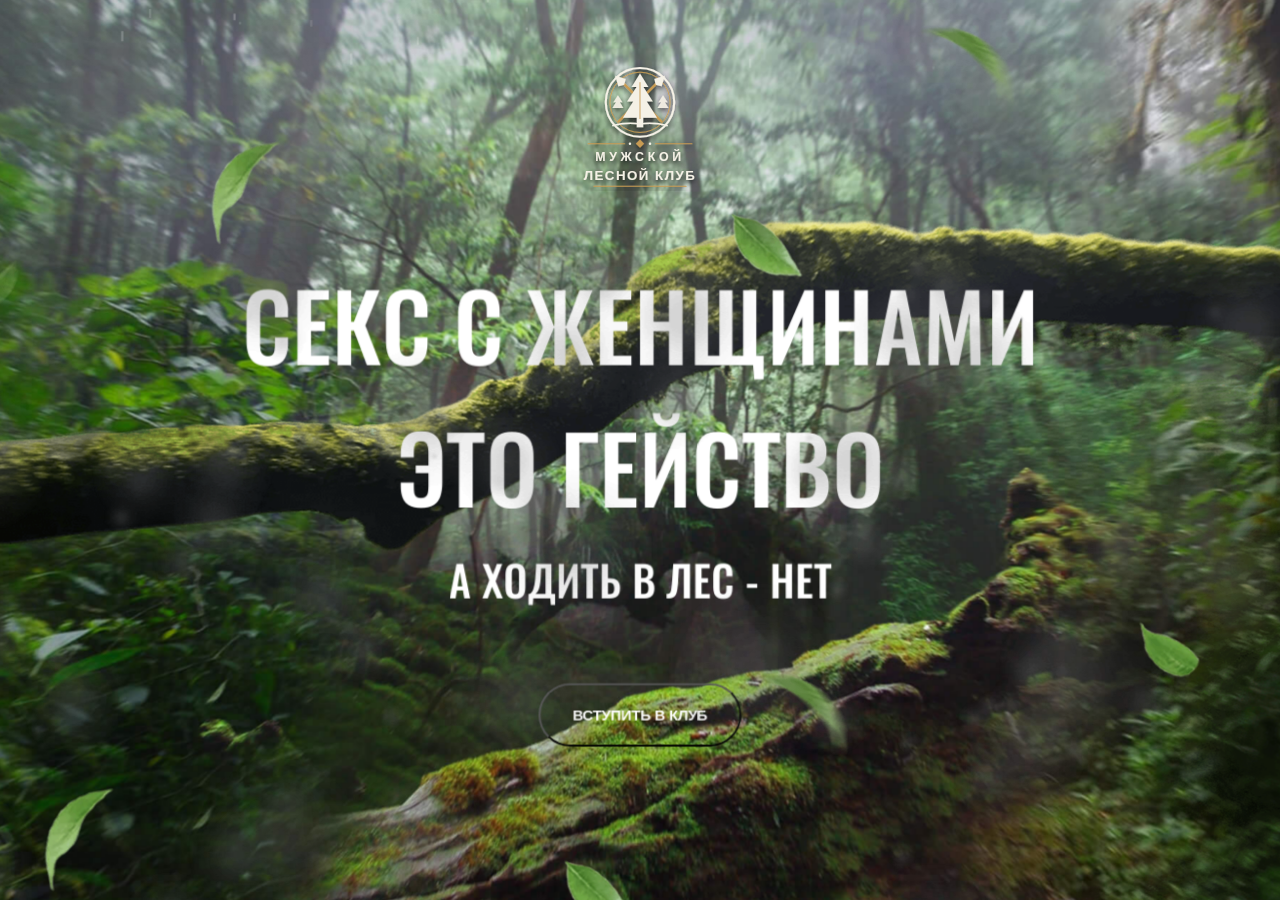
==== index.html @ d19143a1 "Done" ====
<!doctype html>
<html lang="en">
  <head>
    <meta charset="UTF-8" />
    <meta name="viewport" content="width=device-width, initial-scale=1.0" />
    <title>Document</title>
    <link rel="stylesheet" href="../css/main.css" />
    <script src="/js/app.js" defer></script>
    <script src="/libs/rain.js" defer></script>
  </head>
  <body>
    <div class="logo" style="background-image: url(/img/logo.svg)"></div>
    <section class="layers">
      <div class="layers__container">
        <div
          class="layers__item layer-1"
          style="background-image: url(/img/layer-1.jpg)"
        ></div>
        <div
          class="layers__item layer-2"
          style="background-image: url(/img/layer-2.png)"
        ></div>
        <div class="layers__item layer-3">
          <div class="hero-content">
            <h1>Секс с женщинами<span>это гейство</span></h1>
            <div class="hero-content__p">А ходить в лес - Нет</div>
            <button class="button-start">Вступить в клуб</button>
          </div>
        </div>
        <div class="layers__item layer-4">
          <canvas class="rain"></canvas>
        </div>
        <div
          class="layers__item layer-5"
          style="background-image: url(/img/layer-5.png)"
        ></div>
        <div
          class="layers__item layer-6"
          style="background-image: url(/img/layer-6.png)"
        ></div>
      </div>
    </section>
  </body>
</html>
---- css/main.css ----
* {
  margin: 0;
  padding: 0;
  box-sizing: border-box;
}

:root {
  --index: calc(1vh + 1vw);
  --transition: 1.5s cubic-bezier(0.05, 0.5, 0, 1);
}

@font-face {
  font-family: kamerik-3d;
  src: url(/fonts/Oswald-Medium.woff2);
  font-weight: 900;
}

@font-face {
  font-family: merriweather-italic-3d;
  src: url(/fonts/Oswald-Medium.woff2);
}

body {
  background-color: #000;
  color: white;
  font-family: kamerik-3d;
}

.logo {
  --logo-size: calc(var(--index) * 7.8);
  width: calc(var(--index) * 7.8);
  height: calc(var(--index) * 7.8);
  background-repeat: no-repeat;
  position: absolute;
  left: calc(50% - calc(var(--logo-size) / 2));
  top: calc(var(--index) * 2.8);
  z-index: 1;
}

.layers {
  perspective: 1000px;
  overflow: hidden;
}

.layers__container {
  height: 100vh;
  transform-style: preserve-3d;
  transform: rotateX(var(--move-x)) rotateY(var(--move-y));
  will-change: transform;
  transition: transform var(--transition);
}

.layers__item {
  position: absolute;
  inset: -5vw;
  background-size: cover;
  background-position: center;
  display: flex;
  align-items: center;
  justify-content: center;
  min-height: 500px;
}

.layer-1 {
  transform: translateZ(-55px) scale(1.06);
}

.layer-2 {
  transform: translateZ(80px) scale(0.88);
}

.layer-3 {
  transform: translateZ(180px) scale(0.8);
}

.layer-4 {
  transform: translateZ(190px) scale(0.9);
}

.layer-5 {
  transform: translateZ(300px) scale(0.9);
}

.layer-6 {
  transform: translateZ(380px);
}

.hero-content {
  font-size: calc(var(--index) * 2.9);
  text-align: center;
  text-transform: uppercase;
  line-height: 2.3em;
  margin-top: calc(var(--index) * 5.5);
}

.hero-content span {
  display: block;
}

.hero-content__p {
  text-transform: uppercase;
  font-family: merriweather-italic-3d;
  letter-spacing: normal;
  font-size: calc(var(--index) * 2);
  line-height: 2;
}

.button-start {
  color: white;
  font-family: Arial;
  font-weight: 600;
  text-transform: uppercase;
  font-size: calc(var(--index) * 0.7);
  letter-spacing: -0.02vw;
  padding: calc(var(--index) * 1) calc(var(--index) * 1.5);
  background-color: transparent;
  border-radius: 10em;
  border: rgb(255, 255, 255 / 0.3) 3px solid;
  outline: none;
  cursor: pointer;
}

.layer-4,
.layer-5,
.layer-6 {
  pointer-events: none;
}
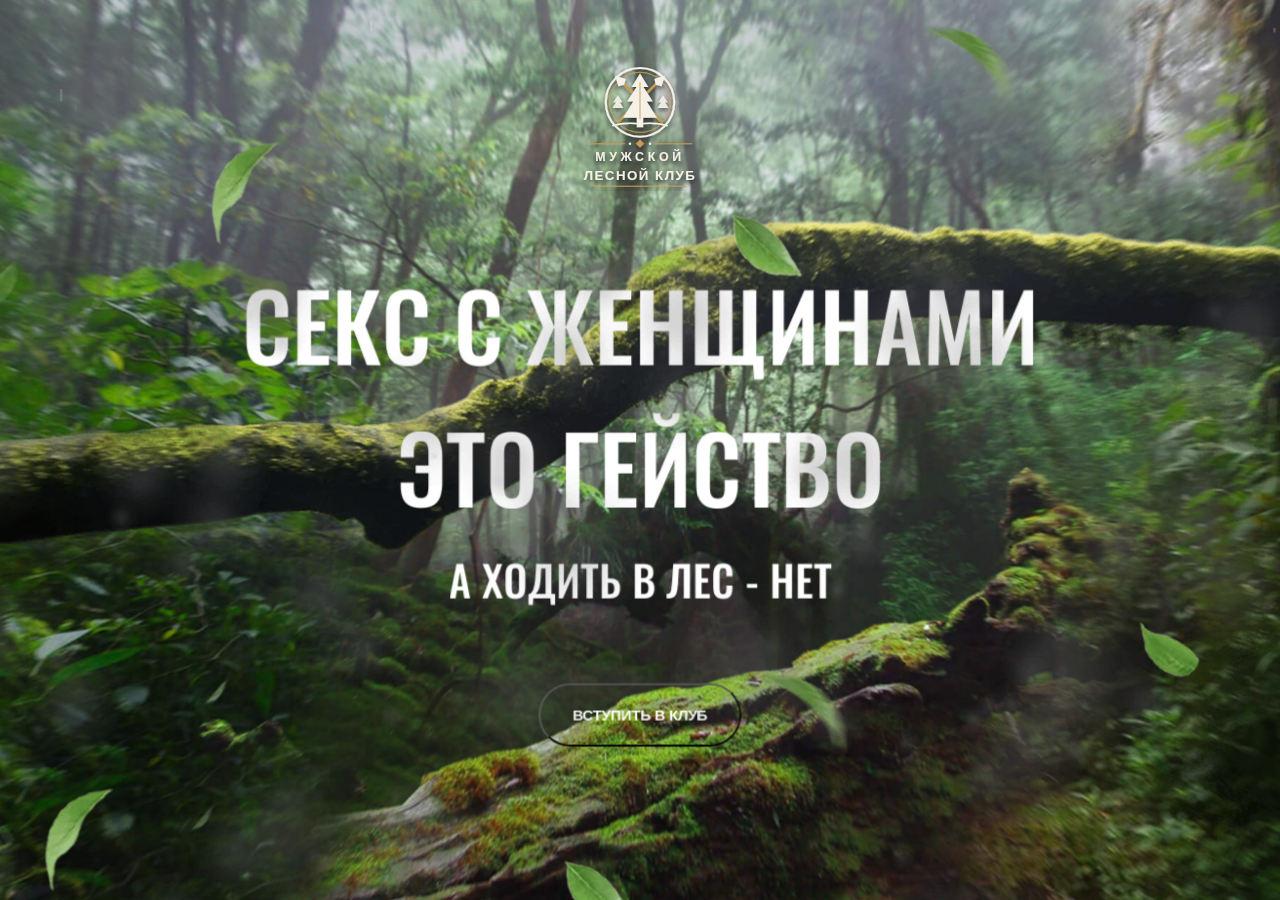
==== commit 87160ad8: "Done2" ====
--- a/index.html
+++ b/index.html
@@ -4,21 +4,21 @@
     <meta charset="UTF-8" />
     <meta name="viewport" content="width=device-width, initial-scale=1.0" />
     <title>Document</title>
-    <link rel="stylesheet" href="../css/main.css" />
-    <script src="/js/app.js" defer></script>
-    <script src="/libs/rain.js" defer></script>
+    <link rel="stylesheet" href="./css/main.css" />
+    <script src="./js/app.js" defer></script>
+    <script src="./libs/rain.js" defer></script>
   </head>
   <body>
-    <div class="logo" style="background-image: url(/img/logo.svg)"></div>
+    <div class="logo" style="background-image: url(./img/logo.svg)"></div>
     <section class="layers">
       <div class="layers__container">
         <div
           class="layers__item layer-1"
-          style="background-image: url(/img/layer-1.jpg)"
+          style="background-image: url(./img/layer-1.jpg)"
         ></div>
         <div
           class="layers__item layer-2"
-          style="background-image: url(/img/layer-2.png)"
+          style="background-image: url(./img/layer-2.png)"
         ></div>
         <div class="layers__item layer-3">
           <div class="hero-content">
@@ -32,11 +32,11 @@
         </div>
         <div
           class="layers__item layer-5"
-          style="background-image: url(/img/layer-5.png)"
+          style="background-image: url(./img/layer-5.png)"
         ></div>
         <div
           class="layers__item layer-6"
-          style="background-image: url(/img/layer-6.png)"
+          style="background-image: url(./img/layer-6.png)"
         ></div>
       </div>
     </section>
--- a/css/main.css
+++ b/css/main.css
@@ -11,13 +11,13 @@
 
 @font-face {
   font-family: kamerik-3d;
-  src: url(/fonts/Oswald-Medium.woff2);
+  src: url(../fonts/Oswald-Medium.woff2);
   font-weight: 900;
 }
 
 @font-face {
   font-family: merriweather-italic-3d;
-  src: url(/fonts/Oswald-Medium.woff2);
+  src: url(../fonts/Oswald-Medium.woff2);
 }
 
 body {
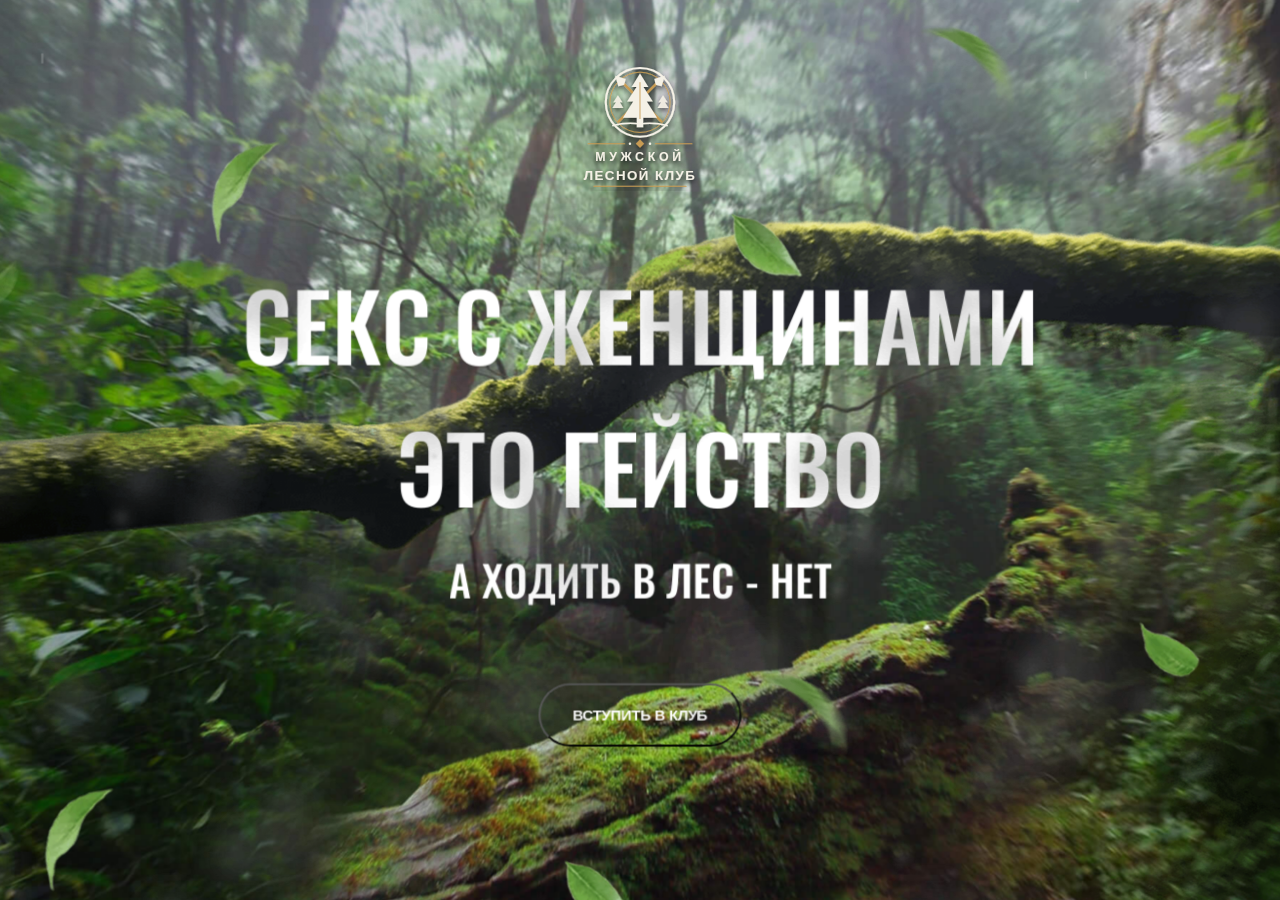
==== commit 62623afd: "add Title" ====
--- a/index.html
+++ b/index.html
@@ -3,7 +3,7 @@
   <head>
     <meta charset="UTF-8" />
     <meta name="viewport" content="width=device-width, initial-scale=1.0" />
-    <title>Document</title>
+    <title>Forest Man Club</title>
     <link rel="stylesheet" href="./css/main.css" />
     <script src="./js/app.js" defer></script>
     <script src="./libs/rain.js" defer></script>
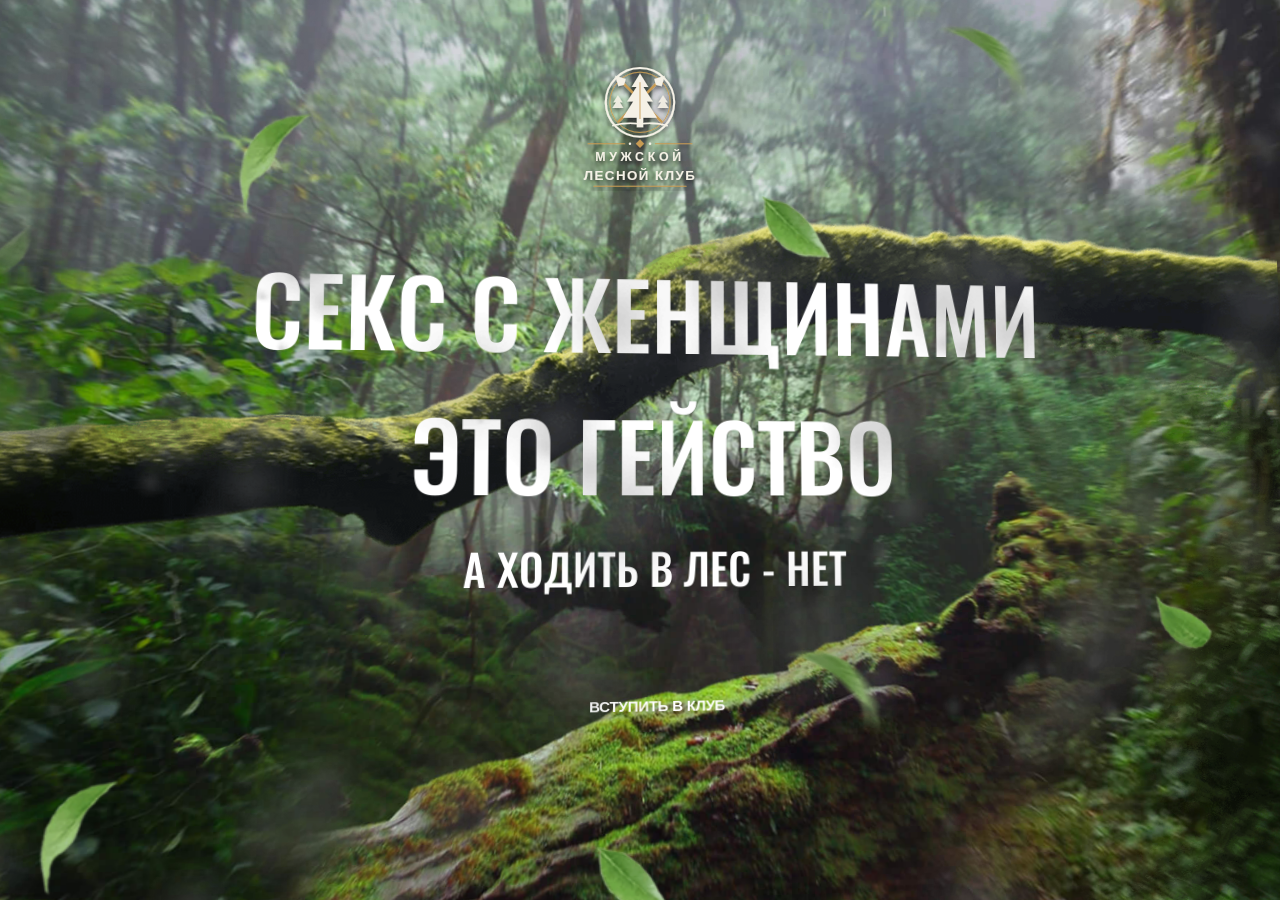
==== commit 551acf44: "add second page" ====
--- a/index.html
+++ b/index.html
@@ -24,7 +24,7 @@
           <div class="hero-content">
             <h1>Секс с женщинами<span>это гейство</span></h1>
             <div class="hero-content__p">А ходить в лес - Нет</div>
-            <button class="button-start">Вступить в клуб</button>
+            <a class="button-start" href="./club.html">Вступить в клуб</a>
           </div>
         </div>
         <div class="layers__item layer-4">
--- a/css/main.css
+++ b/css/main.css
@@ -106,6 +106,7 @@
 }
 
 .button-start {
+  display: inline-block;
   color: white;
   font-family: Arial;
   font-weight: 600;
@@ -118,6 +119,8 @@
   border: rgb(255, 255, 255 / 0.3) 3px solid;
   outline: none;
   cursor: pointer;
+  text-decoration: none;
+  line-height: normal;
 }
 
 .layer-4,
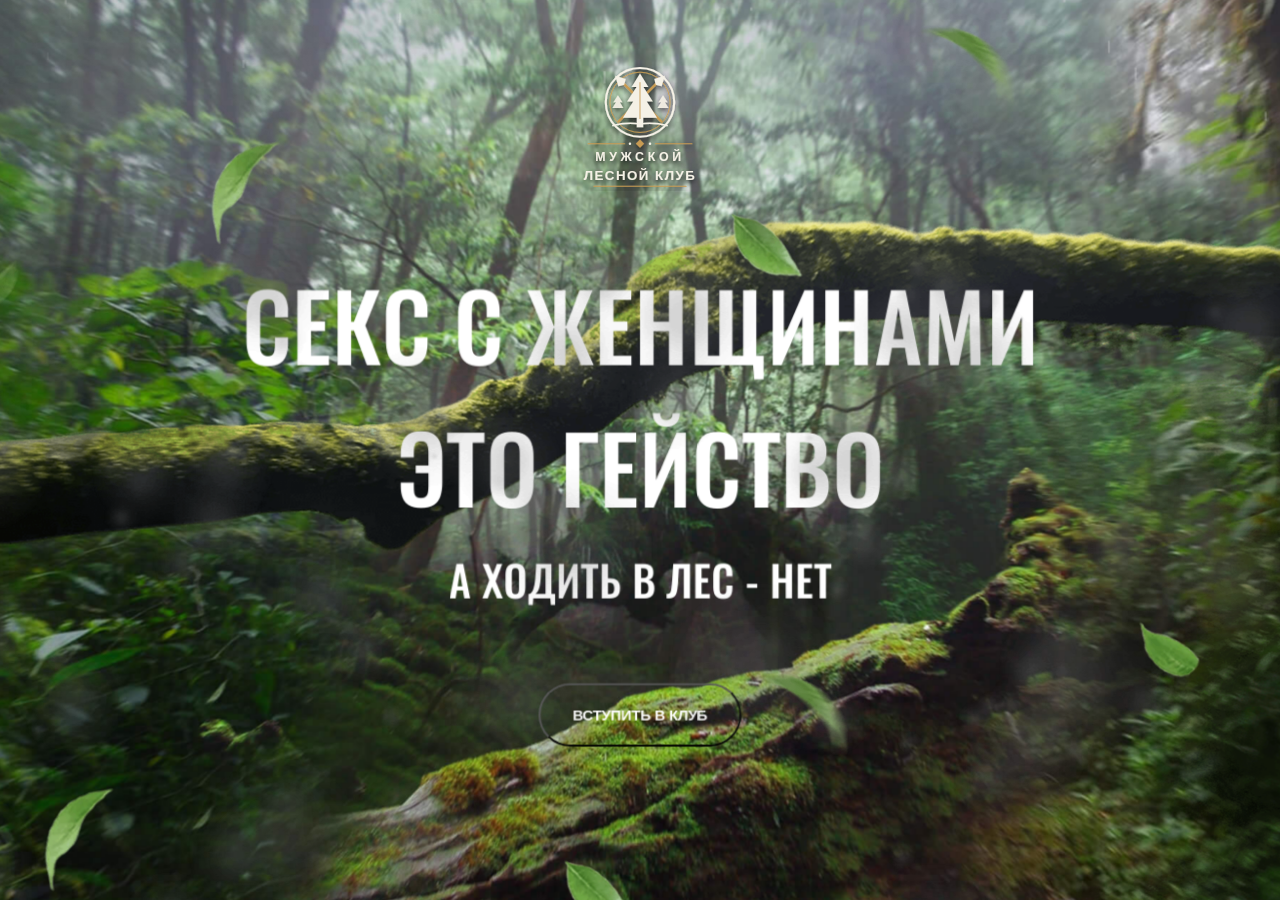
==== commit e342393c: "Restore club button" ====
--- a/index.html
+++ b/index.html
@@ -24,7 +24,13 @@
           <div class="hero-content">
             <h1>Секс с женщинами<span>это гейство</span></h1>
             <div class="hero-content__p">А ходить в лес - Нет</div>
-            <a class="button-start" href="./club.html">Вступить в клуб</a>
+            <button
+              class="button-start"
+              type="button"
+              onclick="window.location.href='./club.html'"
+            >
+              Вступить в клуб
+            </button>
           </div>
         </div>
         <div class="layers__item layer-4">
--- a/css/main.css
+++ b/css/main.css
@@ -106,7 +106,6 @@
 }
 
 .button-start {
-  display: inline-block;
   color: white;
   font-family: Arial;
   font-weight: 600;
@@ -119,8 +118,6 @@
   border: rgb(255, 255, 255 / 0.3) 3px solid;
   outline: none;
   cursor: pointer;
-  text-decoration: none;
-  line-height: normal;
 }
 
 .layer-4,
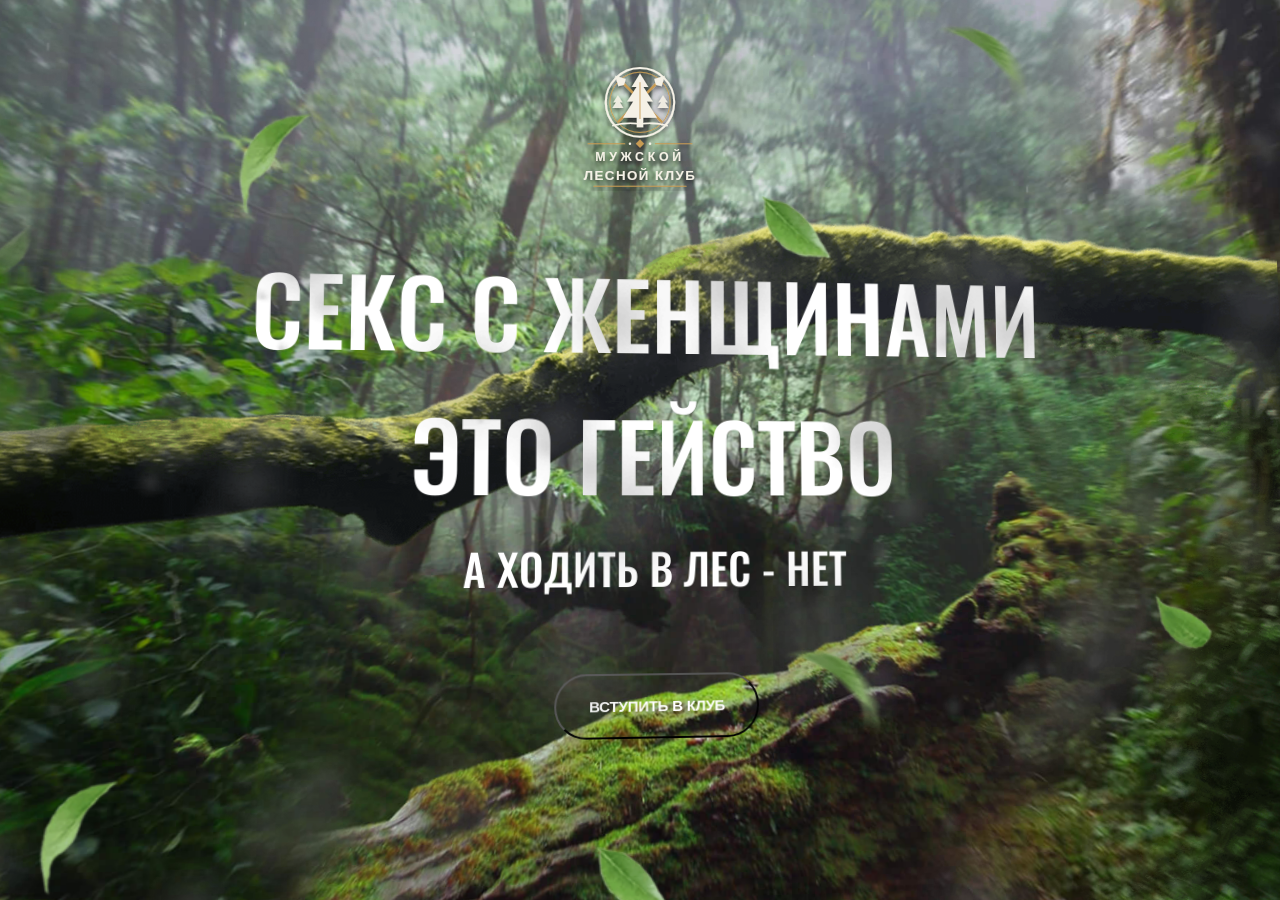
==== commit 159468b6: "Match original club button" ====
--- a/index.html
+++ b/index.html
@@ -24,13 +24,7 @@
           <div class="hero-content">
             <h1>Секс с женщинами<span>это гейство</span></h1>
             <div class="hero-content__p">А ходить в лес - Нет</div>
-            <button
-              class="button-start"
-              type="button"
-              onclick="window.location.href='./club.html'"
-            >
-              Вступить в клуб
-            </button>
+            <button class="button-start">Вступить в клуб</button>
           </div>
         </div>
         <div class="layers__item layer-4">
